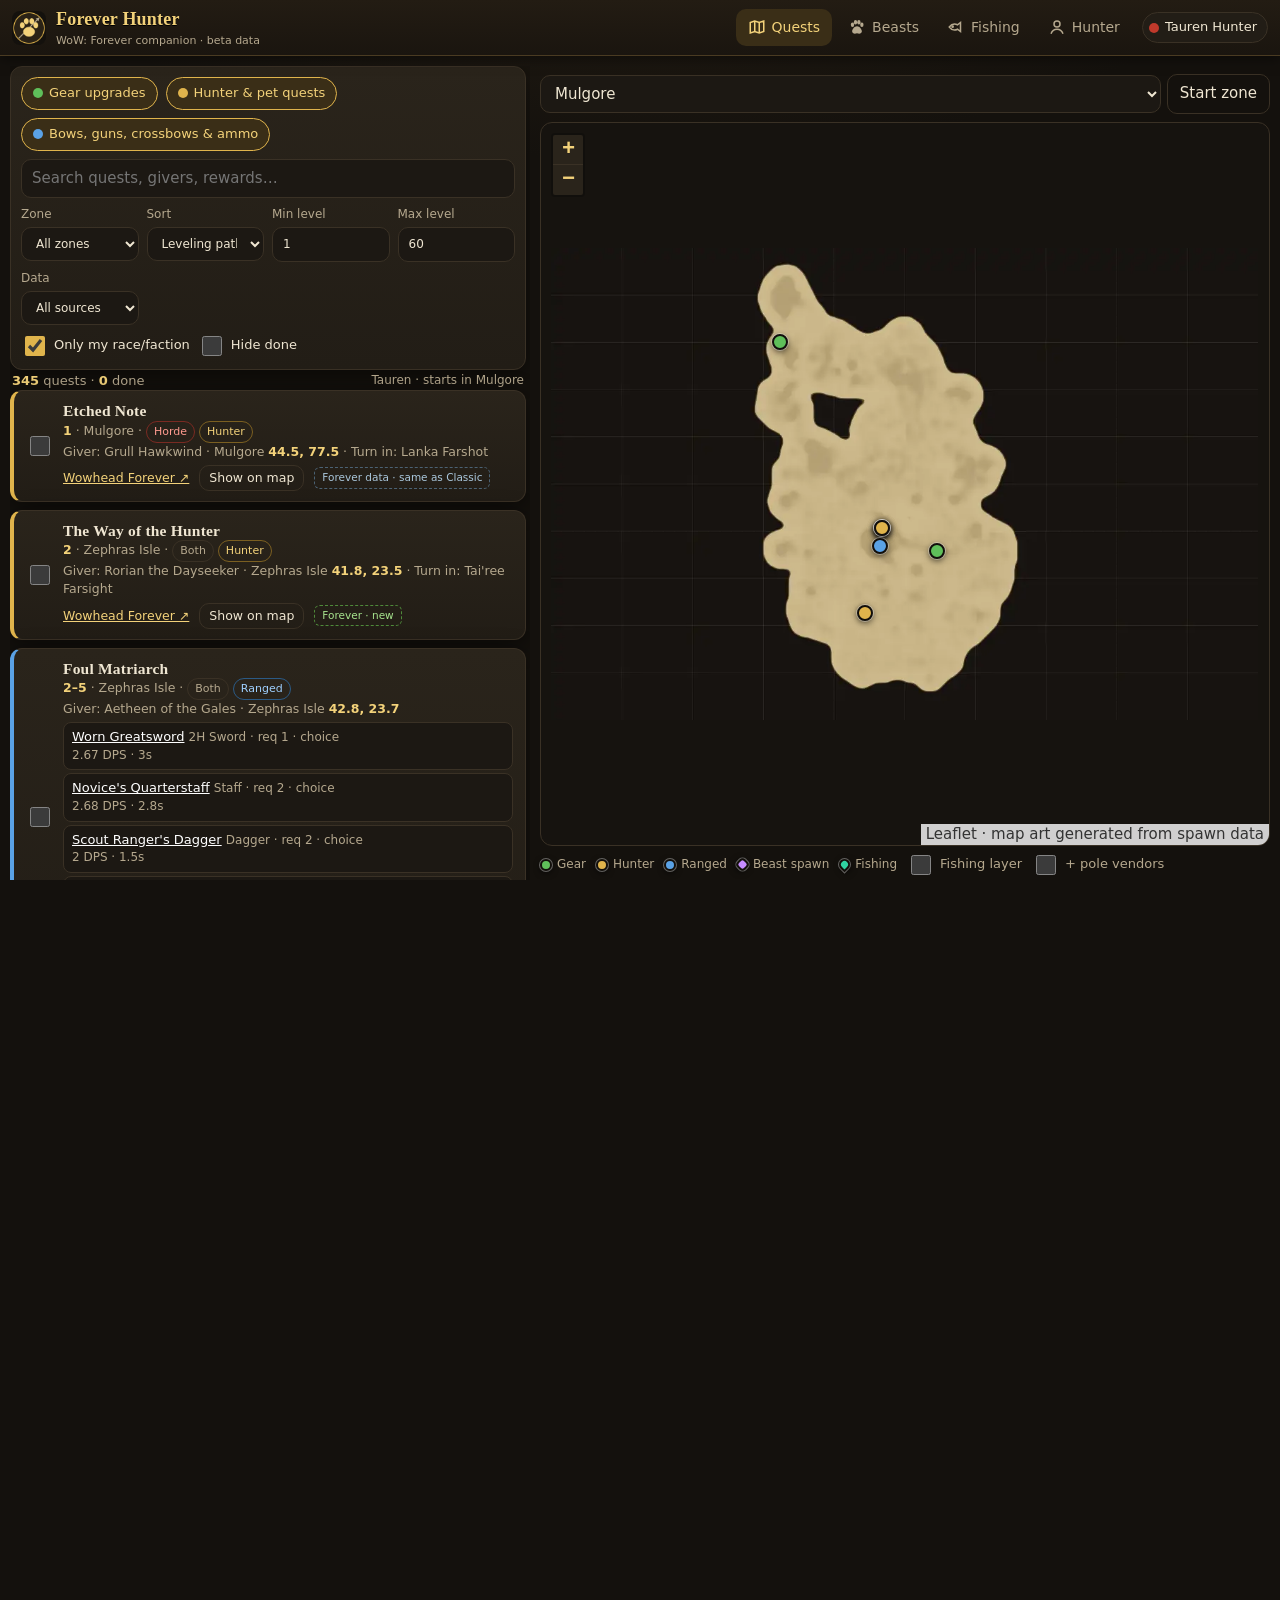
==== forever/index.html @ b001a468 "WoW companion apps" ====
<!doctype html>
<html lang="en">
<head>
<meta charset="utf-8">
<meta name="viewport" content="width=device-width,initial-scale=1,viewport-fit=cover">
<title>Forever Hunter — WoW: Forever quest map &amp; beast Pokédex</title>
<meta name="description" content="Fan-made WoW: Forever Hunter companion: quest map with gear, class/pet and ranged-weapon quests, and a tameable beast Pokédex.">
<meta name="theme-color" content="#1a150f">
<link rel="manifest" href="manifest.webmanifest">
<link rel="icon" href="icons/icon-192.png" type="image/png">
<link rel="apple-touch-icon" href="icons/apple-touch-icon.png">
<meta name="apple-mobile-web-app-capable" content="yes">
<meta name="apple-mobile-web-app-status-bar-style" content="black-translucent">
<link rel="stylesheet" href="vendor/leaflet/leaflet.css">
<link rel="stylesheet" href="css/app.css">
</head>
<body>
<header class="top">
  <img class="logo" src="icons/icon-192.png" alt="">
  <div><h1>Forever Hunter</h1><div class="sub">WoW: Forever companion · beta data</div></div>
  <div class="grow"></div>
  <nav class="tabs" role="tablist" aria-label="Sections">
    <button data-view="quests" role="tab" aria-selected="true"><svg viewBox="0 0 24 24" fill="none" stroke="currentColor" stroke-width="2"><path d="M9 4 3 6v14l6-2 6 2 6-2V4l-6 2-6-2z"/><path d="M9 4v14M15 6v14"/></svg>Quests</button>
    <button data-view="beasts" role="tab" aria-selected="false"><svg viewBox="0 0 24 24" fill="currentColor"><ellipse cx="6" cy="9" rx="2.2" ry="3"/><ellipse cx="10" cy="5.5" rx="2.2" ry="3"/><ellipse cx="14.5" cy="5.5" rx="2.2" ry="3"/><ellipse cx="18.5" cy="9" rx="2.2" ry="3"/><path d="M12 11c3.5 0 6.5 4.2 6.5 6.8 0 2.2-1.8 3.2-3.6 3.2-1.2 0-1.9-.6-2.9-.6s-1.7.6-2.9.6c-1.8 0-3.6-1-3.6-3.2C5.5 15.2 8.5 11 12 11z"/></svg>Beasts</button>
    <button data-view="fishing" role="tab" aria-selected="false"><svg viewBox="0 0 24 24" fill="none" stroke="currentColor" stroke-width="2"><path d="M3 12c3-4 7-5 11-3l4-3v12l-4-3c-4 2-8 1-11-3z"/><circle cx="7.5" cy="11.5" r=".8" fill="currentColor"/></svg>Fishing</button>
    <button data-view="settings" role="tab" aria-selected="false"><svg viewBox="0 0 24 24" fill="none" stroke="currentColor" stroke-width="2"><circle cx="12" cy="8" r="4"/><path d="M4 21c1.5-4 4.5-6 8-6s6.5 2 8 6"/></svg>Hunter</button>
  </nav>
  <button class="charpill" id="charpill" aria-label="Change race"></button>
</header>
<main>
  <div id="loading" class="empty">Loading Forever data…</div>
  <section class="view on" id="view-quests" aria-label="Quests"></section>
  <section class="view" id="view-beasts" aria-label="Beasts"></section>
  <section class="view" id="view-fishing" aria-label="Fishing"></section>
  <section class="view" id="view-settings" aria-label="Settings"></section>
</main>
<div id="map-holder" style="height:300px"></div>
<script src="vendor/leaflet/leaflet.js"></script>
<script type="module" src="js/app.js"></script>
</body>
</html>
---- forever/vendor/leaflet/leaflet.css ----
/* required styles */

.leaflet-pane,
.leaflet-tile,
.leaflet-marker-icon,
.leaflet-marker-shadow,
.leaflet-tile-container,
.leaflet-pane > svg,
.leaflet-pane > canvas,
.leaflet-zoom-box,
.leaflet-image-layer,
.leaflet-layer {
	position: absolute;
	left: 0;
	top: 0;
	}
.leaflet-container {
	overflow: hidden;
	}
.leaflet-tile,
.leaflet-marker-icon,
.leaflet-marker-shadow {
	-webkit-user-select: none;
	   -moz-user-select: none;
	        user-select: none;
	  -webkit-user-drag: none;
	}
/* Prevents IE11 from highlighting tiles in blue */
.leaflet-tile::selection {
	background: transparent;
}
/* Safari renders non-retina tile on retina better with this, but Chrome is worse */
.leaflet-safari .leaflet-tile {
	image-rendering: -webkit-optimize-contrast;
	}
/* hack that prevents hw layers "stretching" when loading new tiles */
.leaflet-safari .leaflet-tile-container {
	width: 1600px;
	height: 1600px;
	-webkit-transform-origin: 0 0;
	}
.leaflet-marker-icon,
.leaflet-marker-shadow {
	display: block;
	}
/* .leaflet-container svg: reset svg max-width decleration shipped in Joomla! (joomla.org) 3.x */
/* .leaflet-container img: map is broken in FF if you have max-width: 100% on tiles */
.leaflet-container .leaflet-overlay-pane svg {
	max-width: none !important;
	max-height: none !important;
	}
.leaflet-container .leaflet-marker-pane img,
.leaflet-container .leaflet-shadow-pane img,
.leaflet-container .leaflet-tile-pane img,
.leaflet-container img.leaflet-image-layer,
.leaflet-container .leaflet-tile {
	max-width: none !important;
	max-height: none !important;
	width: auto;
	padding: 0;
	}

.leaflet-container img.leaflet-tile {
	/* See: https://bugs.chromium.org/p/chromium/issues/detail?id=600120 */
	mix-blend-mode: plus-lighter;
}

.leaflet-container.leaflet-touch-zoom {
	-ms-touch-action: pan-x pan-y;
	touch-action: pan-x pan-y;
	}
.leaflet-container.leaflet-touch-drag {
	-ms-touch-action: pinch-zoom;
	/* Fallback for FF which doesn't support pinch-zoom */
	touch-action: none;
	touch-action: pinch-zoom;
}
.leaflet-container.leaflet-touch-drag.leaflet-touch-zoom {
	-ms-touch-action: none;
	touch-action: none;
}
.leaflet-container {
	-webkit-tap-highlight-color: transparent;
}
.leaflet-container a {
	-webkit-tap-highlight-color: rgba(51, 181, 229, 0.4);
}
.leaflet-tile {
	filter: inherit;
	visibility: hidden;
	}
.leaflet-tile-loaded {
	visibility: inherit;
	}
.leaflet-zoom-box {
	width: 0;
	height: 0;
	-moz-box-sizing: border-box;
	     box-sizing: border-box;
	z-index: 800;
	}
/* workaround for https://bugzilla.mozilla.org/show_bug.cgi?id=888319 */
.leaflet-overlay-pane svg {
	-moz-user-select: none;
	}

.leaflet-pane         { z-index: 400; }

.leaflet-tile-pane    { z-index: 200; }
.leaflet-overlay-pane { z-index: 400; }
.leaflet-shadow-pane  { z-index: 500; }
.leaflet-marker-pane  { z-index: 600; }
.leaflet-tooltip-pane   { z-index: 650; }
.leaflet-popup-pane   { z-index: 700; }

.leaflet-map-pane canvas { z-index: 100; }
.leaflet-map-pane svg    { z-index: 200; }

.leaflet-vml-shape {
	width: 1px;
	height: 1px;
	}
.lvml {
	behavior: url(#default#VML);
	display: inline-block;
	position: absolute;
	}


/* control positioning */

.leaflet-control {
	position: relative;
	z-index: 800;
	pointer-events: visiblePainted; /* IE 9-10 doesn't have auto */
	pointer-events: auto;
	}
.leaflet-top,
.leaflet-bottom {
	position: absolute;
	z-index: 1000;
	pointer-events: none;
	}
.leaflet-top {
	top: 0;
	}
.leaflet-right {
	right: 0;
	}
.leaflet-bottom {
	bottom: 0;
	}
.leaflet-left {
	left: 0;
	}
.leaflet-control {
	float: left;
	clear: both;
	}
.leaflet-right .leaflet-control {
	float: right;
	}
.leaflet-top .leaflet-control {
	margin-top: 10px;
	}
.leaflet-bottom .leaflet-control {
	margin-bottom: 10px;
	}
.leaflet-left .leaflet-control {
	margin-left: 10px;
	}
.leaflet-right .leaflet-control {
	margin-right: 10px;
	}


/* zoom and fade animations */

.leaflet-fade-anim .leaflet-popup {
	opacity: 0;
	-webkit-transition: opacity 0.2s linear;
	   -moz-transition: opacity 0.2s linear;
	        transition: opacity 0.2s linear;
	}
.leaflet-fade-anim .leaflet-map-pane .leaflet-popup {
	opacity: 1;
	}
.leaflet-zoom-animated {
	-webkit-transform-origin: 0 0;
	    -ms-transform-origin: 0 0;
	        transform-origin: 0 0;
	}
svg.leaflet-zoom-animated {
	will-change: transform;
}

.leaflet-zoom-anim .leaflet-zoom-animated {
	-webkit-transition: -webkit-transform 0.25s cubic-bezier(0,0,0.25,1);
	   -moz-transition:    -moz-transform 0.25s cubic-bezier(0,0,0.25,1);
	        transition:         transform 0.25s cubic-bezier(0,0,0.25,1);
	}
.leaflet-zoom-anim .leaflet-tile,
.leaflet-pan-anim .leaflet-tile {
	-webkit-transition: none;
	   -moz-transition: none;
	        transition: none;
	}

.leaflet-zoom-anim .leaflet-zoom-hide {
	visibility: hidden;
	}


/* cursors */

.leaflet-interactive {
	cursor: pointer;
	}
.leaflet-grab {
	cursor: -webkit-grab;
	cursor:    -moz-grab;
	cursor:         grab;
	}
.leaflet-crosshair,
.leaflet-crosshair .leaflet-interactive {
	cursor: crosshair;
	}
.leaflet-popup-pane,
.leaflet-control {
	cursor: auto;
	}
.leaflet-dragging .leaflet-grab,
.leaflet-dragging .leaflet-grab .leaflet-interactive,
.leaflet-dragging .leaflet-marker-draggable {
	cursor: move;
	cursor: -webkit-grabbing;
	cursor:    -moz-grabbing;
	cursor:         grabbing;
	}

/* marker & overlays interactivity */
.leaflet-marker-icon,
.leaflet-marker-shadow,
.leaflet-image-layer,
.leaflet-pane > svg path,
.leaflet-tile-container {
	pointer-events: none;
	}

.leaflet-marker-icon.leaflet-interactive,
.leaflet-image-layer.leaflet-interactive,
.leaflet-pane > svg path.leaflet-interactive,
svg.leaflet-image-layer.leaflet-interactive path {
	pointer-events: visiblePainted; /* IE 9-10 doesn't have auto */
	pointer-events: auto;
	}

/* visual tweaks */

.leaflet-container {
	background: #ddd;
	outline-offset: 1px;
	}
.leaflet-container a {
	color: #0078A8;
	}
.leaflet-zoom-box {
	border: 2px dotted #38f;
	background: rgba(255,255,255,0.5);
	}


/* general typography */
.leaflet-container {
	font-family: "Helvetica Neue", Arial, Helvetica, sans-serif;
	font-size: 12px;
	font-size: 0.75rem;
	line-height: 1.5;
	}


/* general toolbar styles */

.leaflet-bar {
	box-shadow: 0 1px 5px rgba(0,0,0,0.65);
	border-radius: 4px;
	}
.leaflet-bar a {
	background-color: #fff;
	border-bottom: 1px solid #ccc;
	width: 26px;
	height: 26px;
	line-height: 26px;
	display: block;
	text-align: center;
	text-decoration: none;
	color: black;
	}
.leaflet-bar a,
.leaflet-control-layers-toggle {
	background-position: 50% 50%;
	background-repeat: no-repeat;
	display: block;
	}
.leaflet-bar a:hover,
.leaflet-bar a:focus {
	background-color: #f4f4f4;
	}
.leaflet-bar a:first-child {
	border-top-left-radius: 4px;
	border-top-right-radius: 4px;
	}
.leaflet-bar a:last-child {
	border-bottom-left-radius: 4px;
	border-bottom-right-radius: 4px;
	border-bottom: none;
	}
.leaflet-bar a.leaflet-disabled {
	cursor: default;
	background-color: #f4f4f4;
	color: #bbb;
	}

.leaflet-touch .leaflet-bar a {
	width: 30px;
	height: 30px;
	line-height: 30px;
	}
.leaflet-touch .leaflet-bar a:first-child {
	border-top-left-radius: 2px;
	border-top-right-radius: 2px;
	}
.leaflet-touch .leaflet-bar a:last-child {
	border-bottom-left-radius: 2px;
	border-bottom-right-radius: 2px;
	}

/* zoom control */

.leaflet-control-zoom-in,
.leaflet-control-zoom-out {
	font: bold 18px 'Lucida Console', Monaco, monospace;
	text-indent: 1px;
	}

.leaflet-touch .leaflet-control-zoom-in, .leaflet-touch .leaflet-control-zoom-out  {
	font-size: 22px;
	}


/* layers control */

.leaflet-control-layers {
	box-shadow: 0 1px 5px rgba(0,0,0,0.4);
	background: #fff;
	border-radius: 5px;
	}
.leaflet-control-layers-toggle {
	background-image: url(images/layers.png);
	width: 36px;
	height: 36px;
	}
.leaflet-retina .leaflet-control-layers-toggle {
	background-image: url(images/layers-2x.png);
	background-size: 26px 26px;
	}
.leaflet-touch .leaflet-control-layers-toggle {
	width: 44px;
	height: 44px;
	}
.leaflet-control-layers .leaflet-control-layers-list,
.leaflet-control-layers-expanded .leaflet-control-layers-toggle {
	display: none;
	}
.leaflet-control-layers-expanded .leaflet-control-layers-list {
	display: block;
	position: relative;
	}
.leaflet-control-layers-expanded {
	padding: 6px 10px 6px 6px;
	color: #333;
	background: #fff;
	}
.leaflet-control-layers-scrollbar {
	overflow-y: scroll;
	overflow-x: hidden;
	padding-right: 5px;
	}
.leaflet-control-layers-selector {
	margin-top: 2px;
	position: relative;
	top: 1px;
	}
.leaflet-control-layers label {
	display: block;
	font-size: 13px;
	font-size: 1.08333em;
	}
.leaflet-control-layers-separator {
	height: 0;
	border-top: 1px solid #ddd;
	margin: 5px -10px 5px -6px;
	}

/* Default icon URLs */
.leaflet-default-icon-path { /* used only in path-guessing heuristic, see L.Icon.Default */
	background-image: url(images/marker-icon.png);
	}


/* attribution and scale controls */

.leaflet-container .leaflet-control-attribution {
	background: #fff;
	background: rgba(255, 255, 255, 0.8);
	margin: 0;
	}
.leaflet-control-attribution,
.leaflet-control-scale-line {
	padding: 0 5px;
	color: #333;
	line-height: 1.4;
	}
.leaflet-control-attribution a {
	text-decoration: none;
	}
.leaflet-control-attribution a:hover,
.leaflet-control-attribution a:focus {
	text-decoration: underline;
	}
.leaflet-attribution-flag {
	display: inline !important;
	vertical-align: baseline !important;
	width: 1em;
	height: 0.6669em;
	}
.leaflet-left .leaflet-control-scale {
	margin-left: 5px;
	}
.leaflet-bottom .leaflet-control-scale {
	margin-bottom: 5px;
	}
.leaflet-control-scale-line {
	border: 2px solid #777;
	border-top: none;
	line-height: 1.1;
	padding: 2px 5px 1px;
	white-space: nowrap;
	-moz-box-sizing: border-box;
	     box-sizing: border-box;
	background: rgba(255, 255, 255, 0.8);
	text-shadow: 1px 1px #fff;
	}
.leaflet-control-scale-line:not(:first-child) {
	border-top: 2px solid #777;
	border-bottom: none;
	margin-top: -2px;
	}
.leaflet-control-scale-line:not(:first-child):not(:last-child) {
	border-bottom: 2px solid #777;
	}

.leaflet-touch .leaflet-control-attribution,
.leaflet-touch .leaflet-control-layers,
.leaflet-touch .leaflet-bar {
	box-shadow: none;
	}
.leaflet-touch .leaflet-control-layers,
.leaflet-touch .leaflet-bar {
	border: 2px solid rgba(0,0,0,0.2);
	background-clip: padding-box;
	}


/* popup */

.leaflet-popup {
	position: absolute;
	text-align: center;
	margin-bottom: 20px;
	}
.leaflet-popup-content-wrapper {
	padding: 1px;
	text-align: left;
	border-radius: 12px;
	}
.leaflet-popup-content {
	margin: 13px 24px 13px 20px;
	line-height: 1.3;
	font-size: 13px;
	font-size: 1.08333em;
	min-height: 1px;
	}
.leaflet-popup-content p {
	margin: 17px 0;
	margin: 1.3em 0;
	}
.leaflet-popup-tip-container {
	width: 40px;
	height: 20px;
	position: absolute;
	left: 50%;
	margin-top: -1px;
	margin-left: -20px;
	overflow: hidden;
	pointer-events: none;
	}
.leaflet-popup-tip {
	width: 17px;
	height: 17px;
	padding: 1px;

	margin: -10px auto 0;
	pointer-events: auto;

	-webkit-transform: rotate(45deg);
	   -moz-transform: rotate(45deg);
	    -ms-transform: rotate(45deg);
	        transform: rotate(45deg);
	}
.leaflet-popup-content-wrapper,
.leaflet-popup-tip {
	background: white;
	color: #333;
	box-shadow: 0 3px 14px rgba(0,0,0,0.4);
	}
.leaflet-container a.leaflet-popup-close-button {
	position: absolute;
	top: 0;
	right: 0;
	border: none;
	text-align: center;
	width: 24px;
	height: 24px;
	font: 16px/24px Tahoma, Verdana, sans-serif;
	color: #757575;
	text-decoration: none;
	background: transparent;
	}
.leaflet-container a.leaflet-popup-close-button:hover,
.leaflet-container a.leaflet-popup-close-button:focus {
	color: #585858;
	}
.leaflet-popup-scrolled {
	overflow: auto;
	}

.leaflet-oldie .leaflet-popup-content-wrapper {
	-ms-zoom: 1;
	}
.leaflet-oldie .leaflet-popup-tip {
	width: 24px;
	margin: 0 auto;

	-ms-filter: "progid:DXImageTransform.Microsoft.Matrix(M11=0.70710678, M12=0.70710678, M21=-0.70710678, M22=0.70710678)";
	filter: progid:DXImageTransform.Microsoft.Matrix(M11=0.70710678, M12=0.70710678, M21=-0.70710678, M22=0.70710678);
	}

.leaflet-oldie .leaflet-control-zoom,
.leaflet-oldie .leaflet-control-layers,
.leaflet-oldie .leaflet-popup-content-wrapper,
.leaflet-oldie .leaflet-popup-tip {
	border: 1px solid #999;
	}


/* div icon */

.leaflet-div-icon {
	background: #fff;
	border: 1px solid #666;
	}


/* Tooltip */
/* Base styles for the element that has a tooltip */
.leaflet-tooltip {
	position: absolute;
	padding: 6px;
	background-color: #fff;
	border: 1px solid #fff;
	border-radius: 3px;
	color: #222;
	white-space: nowrap;
	-webkit-user-select: none;
	-moz-user-select: none;
	-ms-user-select: none;
	user-select: none;
	pointer-events: none;
	box-shadow: 0 1px 3px rgba(0,0,0,0.4);
	}
.leaflet-tooltip.leaflet-interactive {
	cursor: pointer;
	pointer-events: auto;
	}
.leaflet-tooltip-top:before,
.leaflet-tooltip-bottom:before,
.leaflet-tooltip-left:before,
.leaflet-tooltip-right:before {
	position: absolute;
	pointer-events: none;
	border: 6px solid transparent;
	background: transparent;
	content: "";
	}

/* Directions */

.leaflet-tooltip-bottom {
	margin-top: 6px;
}
.leaflet-tooltip-top {
	margin-top: -6px;
}
.leaflet-tooltip-bottom:before,
.leaflet-tooltip-top:before {
	left: 50%;
	margin-left: -6px;
	}
.leaflet-tooltip-top:before {
	bottom: 0;
	margin-bottom: -12px;
	border-top-color: #fff;
	}
.leaflet-tooltip-bottom:before {
	top: 0;
	margin-top: -12px;
	margin-left: -6px;
	border-bottom-color: #fff;
	}
.leaflet-tooltip-left {
	margin-left: -6px;
}
.leaflet-tooltip-right {
	margin-left: 6px;
}
.leaflet-tooltip-left:before,
.leaflet-tooltip-right:before {
	top: 50%;
	margin-top: -6px;
	}
.leaflet-tooltip-left:before {
	right: 0;
	margin-right: -12px;
	border-left-color: #fff;
	}
.leaflet-tooltip-right:before {
	left: 0;
	margin-left: -12px;
	border-right-color: #fff;
	}

/* Printing */

@media print {
	/* Prevent printers from removing background-images of controls. */
	.leaflet-control {
		-webkit-print-color-adjust: exact;
		print-color-adjust: exact;
		}
	}
---- forever/css/app.css ----
:root{
  --bg:#14110d; --bg2:#1c1813; --panel:#221d16; --panel2:#2a241b; --line:#3a3125;
  --text:#efe6d2; --muted:#b5a88e; --dim:#8a7f6a; --gold:#e0b44c; --gold2:#f3d27a;
  --horde:#c0392b; --alliance:#3b6fc4; --ok:#5fbf5a; --blue:#5aa2e6; --rare:#c58bff;
  --radius:12px; --shadow:0 6px 24px rgba(0,0,0,.45);
  --tabh:62px; --toph:56px;
  color-scheme: dark;
}
*{box-sizing:border-box}
html,body{margin:0;height:100%;background:var(--bg);color:var(--text);
  font:15px/1.45 system-ui,-apple-system,"Segoe UI",Roboto,sans-serif;-webkit-text-size-adjust:100%}
body{background:radial-gradient(1200px 600px at 50% -200px,#2b2216 0%,var(--bg) 60%) fixed}
h1,h2,h3,.serif{font-family:Georgia,"Times New Roman",serif;letter-spacing:.2px}
a{color:var(--gold2)} a:hover{color:#fff}
button,select,input{font:inherit;color:inherit}
.sr{position:absolute;width:1px;height:1px;overflow:hidden;clip:rect(0 0 0 0)}

/* top bar */
.top{position:sticky;top:0;z-index:1000;height:var(--toph);display:flex;align-items:center;gap:10px;
  padding:0 12px;padding-top:env(safe-area-inset-top);background:linear-gradient(#231c13,#1a150f);
  border-bottom:1px solid #4a3b22;box-shadow:0 2px 12px rgba(0,0,0,.5)}
.top .logo{width:34px;height:34px;border-radius:8px}
.top h1{font-size:18px;margin:0;color:var(--gold2);text-shadow:0 1px 0 #000}
.top .sub{font-size:11px;color:var(--muted);display:none}
.top .grow{flex:1}
.charpill{display:flex;align-items:center;gap:6px;border:1px solid var(--line);background:var(--panel);
  border-radius:999px;padding:5px 10px 5px 6px;cursor:pointer;font-size:13px;white-space:nowrap}
.charpill .dot{width:10px;height:10px;border-radius:50%}
.dot.H{background:var(--horde)} .dot.A{background:var(--alliance)}

/* tabs (bottom on mobile, top on desktop) */
.tabs{position:fixed;bottom:0;left:0;right:0;z-index:1000;display:flex;height:calc(var(--tabh) + env(safe-area-inset-bottom));
  padding-bottom:env(safe-area-inset-bottom);background:#19140e;border-top:1px solid #4a3b22}
.tabs button{flex:1;background:none;border:0;color:var(--muted);display:flex;flex-direction:column;align-items:center;
  justify-content:center;gap:2px;font-size:12px;cursor:pointer}
.tabs button svg{width:24px;height:24px}
.tabs button[aria-selected=true]{color:var(--gold2)}
main{padding-bottom:calc(var(--tabh) + env(safe-area-inset-bottom) + 8px)}
.view{display:none}.view.on{display:block}

/* generic */
.wrap{max-width:1400px;margin:0 auto;padding:10px}
.card{background:linear-gradient(180deg,var(--panel2),var(--panel));border:1px solid var(--line);border-radius:var(--radius);
  box-shadow:var(--shadow)}
.row{display:flex;gap:8px;align-items:center;flex-wrap:wrap}
.chip{display:inline-flex;align-items:center;gap:6px;border:1px solid var(--line);background:var(--bg2);border-radius:999px;
  padding:6px 11px;font-size:13px;cursor:pointer;user-select:none;white-space:nowrap}
.chip[aria-pressed=true]{border-color:var(--gold);background:#3a2e17;color:var(--gold2)}
.chip .sw{width:10px;height:10px;border-radius:50%}
.field{display:flex;flex-direction:column;gap:3px;font-size:12px;color:var(--muted)}
.field input,.field select,.search{background:var(--bg2);border:1px solid var(--line);border-radius:10px;padding:8px 10px;
  color:var(--text);min-width:0}
.search{width:100%}
.btn{background:#3a2e17;border:1px solid #6b5426;color:var(--gold2);border-radius:10px;padding:8px 12px;cursor:pointer}
.btn.ghost{background:transparent;border-color:var(--line);color:var(--text)}
.btn:active{transform:translateY(1px)}
.small{font-size:12px;color:var(--muted)}
.badge{display:inline-block;font-size:11px;padding:2px 7px;border-radius:999px;border:1px solid var(--line);white-space:nowrap}
.badge.H{border-color:#7a2a22;color:#ff9b8f} .badge.A{border-color:#2b4f8c;color:#9cc0ff} .badge.B{color:var(--muted)}
.badge.rare{border-color:#6c4a96;color:var(--rare)} .badge.elite{border-color:#8a6b2a;color:var(--gold2)}
.badge.cat-gear{border-color:#2f6b2c;color:#9be696} .badge.cat-class{border-color:#7b5f21;color:var(--gold2)}
.badge.cat-ranged{border-color:#2b5a85;color:#9fd0ff} .badge.best{background:#3a2e17;border-color:var(--gold);color:var(--gold2)}
.st{font-size:10.5px;padding:2px 7px;border-radius:6px;border:1px dashed var(--line);white-space:nowrap}
.st-new{border-color:#4f8a3a;color:#a8e58f}.st-changed{border-color:#a07a2a;color:#ffd47a}
.st-listed{border-color:#4b6274;color:#aac7dc}.st-classic{border-color:#6d5a4a;color:#c9b39b}
.q-poor{color:#9d9d9d}.q-common{color:#fff}.q-uncommon{color:#1eff00}.q-rare{color:#0070dd}.q-epic{color:#a335ee}
.empty{padding:30px;text-align:center;color:var(--muted)}
.check{display:flex;align-items:center;gap:6px;cursor:pointer;font-size:13px}
.check input{width:20px;height:20px;accent-color:var(--gold)}

/* quests layout */
.qlayout{display:grid;grid-template-columns:1fr;gap:10px}
.filters{padding:10px;display:flex;flex-direction:column;gap:8px}
.fgrid{display:grid;grid-template-columns:repeat(2,minmax(0,1fr));gap:8px}
.mapbar select{background:var(--bg2);border:1px solid var(--line);border-radius:10px;padding:8px 10px;color:var(--text)}
#map{position:relative;overflow:hidden;height:56vh;min-height:320px;border-radius:var(--radius);border:1px solid var(--line);background:#16130f}
.mapbar{display:flex;gap:6px;align-items:center;padding:8px 0;flex-wrap:wrap}
.mapbar select{flex:1;min-width:150px}
.qlist{display:flex;flex-direction:column;gap:8px}
.q{padding:10px 12px;display:grid;grid-template-columns:auto 1fr;gap:4px 10px;border-left:4px solid var(--line)}
.q.done{opacity:.55}
.q.sel{outline:2px solid var(--gold)}
.q h3{margin:0;font-size:15.5px;line-height:1.25}
.q .meta{font-size:12.5px;color:var(--muted)}
.q .rew{margin-top:4px;display:flex;flex-direction:column;gap:3px}
.reward{font-size:13px;background:var(--bg2);border:1px solid var(--line);border-radius:8px;padding:5px 8px}
.reward .stats{color:var(--muted);font-size:12px}
.reward .stats b{color:#9be696;font-weight:600}
.q .links{display:flex;gap:10px;font-size:12.5px;margin-top:4px;flex-wrap:wrap;align-items:center}
.lvl{font-variant-numeric:tabular-nums;font-weight:700;color:var(--gold2)}
.counter{font-size:13px;color:var(--muted)}
.counter b{color:var(--gold2)}
.listhead{display:flex;justify-content:space-between;align-items:center;gap:8px;flex-wrap:wrap;padding:2px 2px 0}
.more{display:block;width:100%;margin:6px 0}

/* map markers */
.mk{width:16px;height:16px;border-radius:50%;border:2px solid #120f0b;box-shadow:0 0 0 1px rgba(255,255,255,.35),0 2px 6px rgba(0,0,0,.6)}
.mk.done{filter:grayscale(1);opacity:.5}
.mk.beast{border-radius:4px;transform:rotate(45deg)}
.leaflet-container{background:#16130f;font:inherit}
.leaflet-popup-content-wrapper,.leaflet-popup-tip{background:var(--panel2);color:var(--text);border:1px solid var(--line)}
.leaflet-popup-content{margin:10px 12px;font-size:13px}
.leaflet-control-zoom a{background:var(--panel2)!important;color:var(--gold2)!important;border-color:var(--line)!important}
.zlabel{color:#3b2d16;font:600 12px Georgia,serif;text-shadow:0 0 3px #e8d6a6;white-space:nowrap;pointer-events:none;
  background:none;border:0;box-shadow:none}
.leaflet-tooltip.zlabel:before{display:none}
.maplegend{font-size:12px;color:var(--muted);display:flex;gap:10px;flex-wrap:wrap}
.maplegend span{display:inline-flex;gap:5px;align-items:center}

/* pokedex */
.dexhead{padding:12px;display:flex;flex-direction:column;gap:10px}
.progress{height:10px;background:var(--bg2);border-radius:999px;border:1px solid var(--line);overflow:hidden}
.progress i{display:block;height:100%;background:linear-gradient(90deg,#8a6a24,var(--gold2))}
.dex{display:grid;grid-template-columns:1fr;gap:10px;margin-top:10px}
.bcard{padding:12px;display:flex;flex-direction:column;gap:6px;border-top:3px solid var(--line)}
.bcard.caught{border-top-color:var(--ok)}
.bcard.israre{border-top-color:var(--rare)}
.bcard.israre.caught{border-top-color:var(--ok)}
.bcard h3{margin:0;font-size:16px}
.bcard .fam{display:flex;gap:8px;align-items:center}
.famicon{width:34px;height:34px;flex:none;border-radius:8px;background:#2f2618;border:1px solid #5b4720;display:grid;place-items:center}
.famicon svg{width:24px;height:24px;fill:var(--gold2)}
.kv{display:grid;grid-template-columns:88px 1fr;gap:3px 8px;font-size:13px}
.kv dt{color:var(--dim)} .kv dd{margin:0}
.abil{display:flex;gap:4px;flex-wrap:wrap}
.abil span{font-size:11.5px;background:var(--bg2);border:1px solid var(--line);border-radius:6px;padding:1px 6px}
.abil span.uniq{border-color:#7b5f21;color:var(--gold2)}
.look{font-size:12.5px;color:var(--muted);font-style:italic}

/* settings */
.settings{padding:14px;display:flex;flex-direction:column;gap:14px;max-width:760px;margin:0 auto}
.racegrid{display:grid;grid-template-columns:repeat(2,minmax(0,1fr));gap:8px}
.race{padding:10px;border-radius:10px;border:1px solid var(--line);background:var(--bg2);cursor:pointer;text-align:left}
.race[aria-pressed=true]{border-color:var(--gold);background:#3a2e17}
.race small{display:block;color:var(--muted)}
.sources li{margin-bottom:6px}
.toast{position:fixed;left:50%;bottom:calc(var(--tabh) + 18px);transform:translateX(-50%);background:#3a2e17;border:1px solid var(--gold);
  color:var(--gold2);padding:9px 14px;border-radius:10px;z-index:2000;box-shadow:var(--shadow);font-size:14px}
dialog{background:var(--panel);color:var(--text);border:1px solid var(--line);border-radius:14px;max-width:min(560px,94vw)}
dialog::backdrop{background:rgba(0,0,0,.6)}

@media (min-width:700px){
  .dex{grid-template-columns:repeat(2,minmax(0,1fr))}
  .fgrid{grid-template-columns:repeat(4,minmax(0,1fr))}
  .dexhead .fgrid{grid-template-columns:repeat(6,minmax(0,1fr))}
  .racegrid{grid-template-columns:repeat(3,minmax(0,1fr))}
  .top .sub{display:block}
}
@media (min-width:1000px){
  :root{--tabh:0px}
  .tabs{position:static;height:auto;border:0;background:none;padding:0;gap:4px}
  .tabs button{flex-direction:row;gap:6px;font-size:14px;padding:8px 12px;border-radius:10px}
  .tabs button[aria-selected=true]{background:#3a2e17}
  .tabs button svg{width:18px;height:18px}
  .topnav{display:flex}
  main{padding-bottom:16px}
  .qlayout{grid-template-columns:minmax(380px,520px) 1fr;align-items:start}
  .qlayout .mapcol{position:sticky;top:calc(var(--toph) + 10px);order:2}
  .qlayout .listcol{order:1;max-height:calc(100vh - var(--toph) - 30px);overflow:auto;padding-right:4px}
  #map{height:calc(100vh - var(--toph) - 120px)}
  .dex{grid-template-columns:repeat(3,minmax(0,1fr))}
  .toast{bottom:24px}
}
@media (min-width:1500px){.dex{grid-template-columns:repeat(4,minmax(0,1fr))}}

/* fishing */
.seg{display:flex;gap:4px;flex-wrap:wrap}
.seg button{flex:1;min-width:max-content;background:var(--bg2);border:1px solid var(--line);color:var(--muted);border-radius:10px;padding:7px 10px;cursor:pointer;font-size:13px}
.seg button[aria-pressed=true]{border-color:var(--gold);background:#3a2e17;color:var(--gold2)}
.sk{font-size:11px;margin-left:6px;padding:1px 6px;border-radius:6px;border:1px solid var(--line)}
.sk.ok{border-color:#4f8a3a;color:#a8e58f}.sk.mid{border-color:#a07a2a;color:#ffd47a}.sk.low{border-color:#8a3a2a;color:#ff9b8f}
.mk.fish{border-radius:50% 50% 50% 0;transform:rotate(-45deg)}
.mk.fishnpc{width:12px;height:12px;border-radius:3px}
.plist{list-style:none;padding:0;margin:0;display:flex;flex-direction:column;gap:8px;font-size:13px}
.fspot .kv{grid-template-columns:76px 1fr}
.abil span b{color:var(--gold2)}
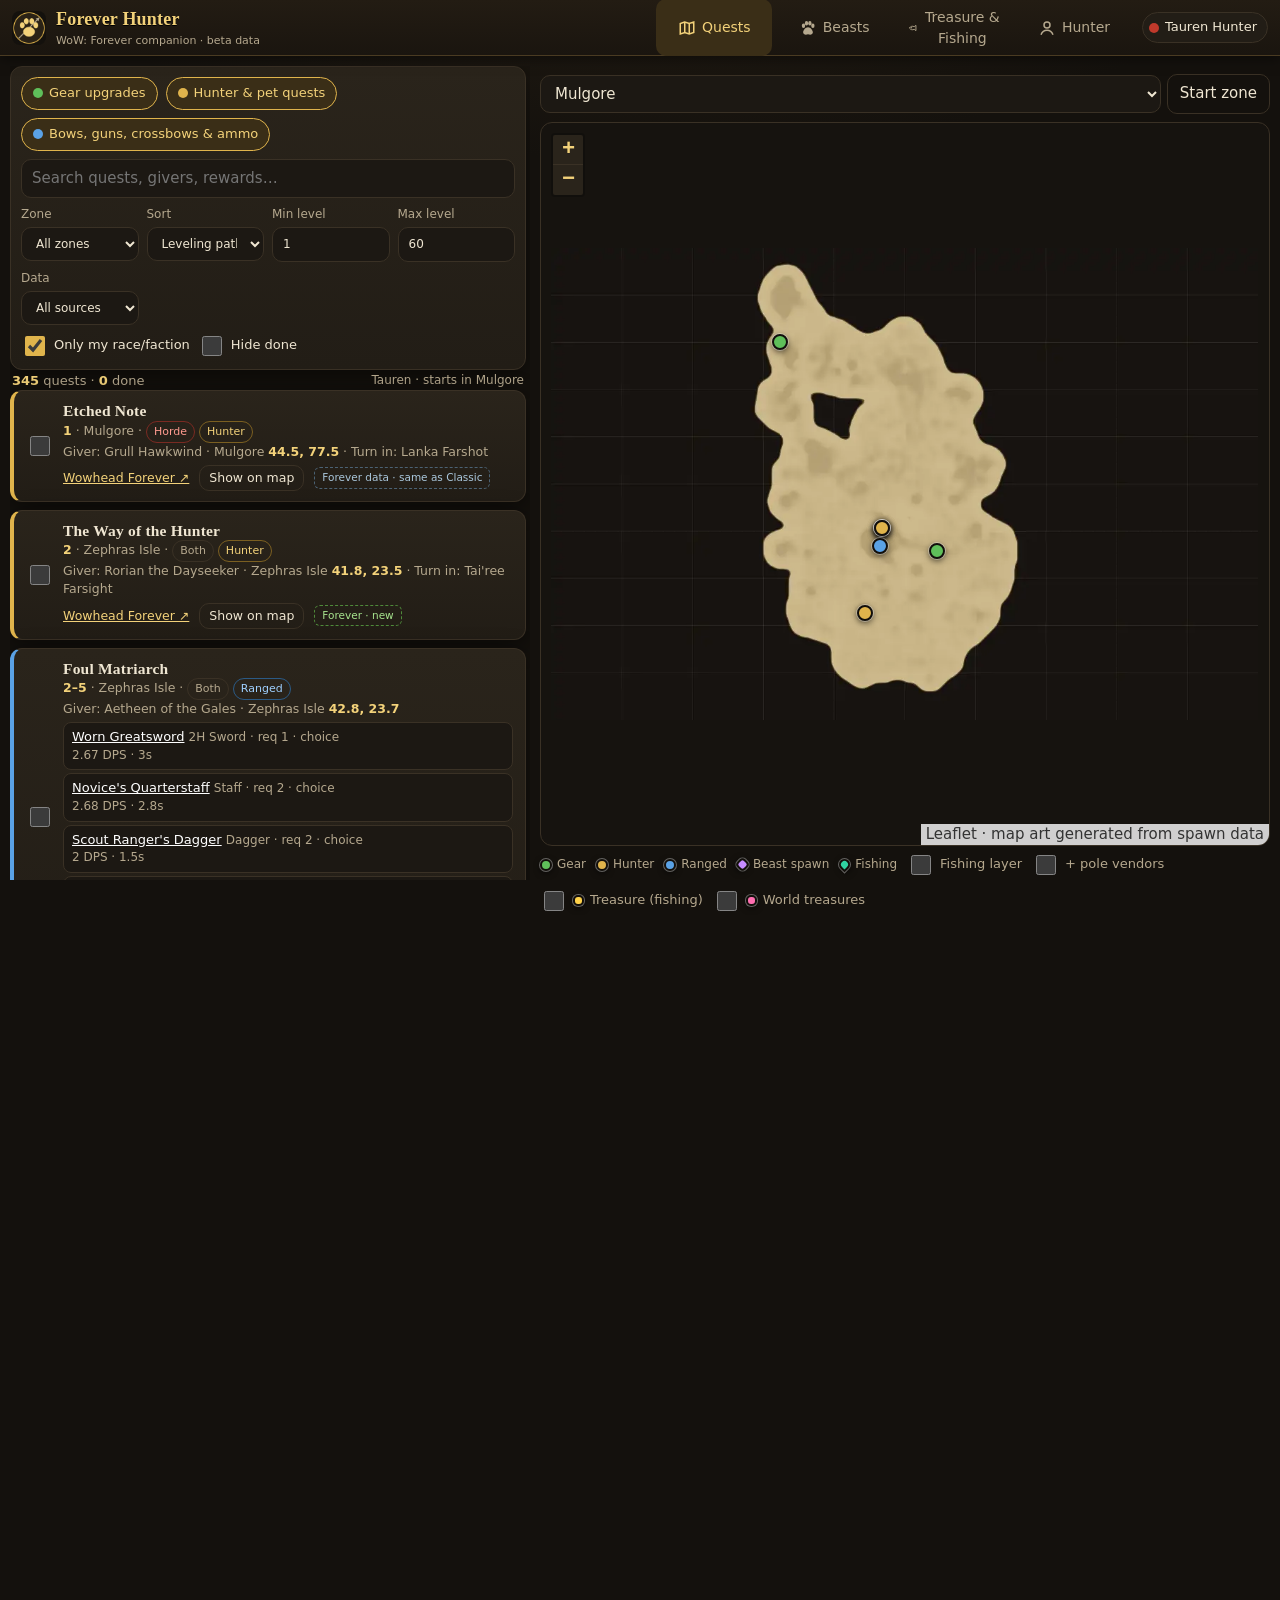
==== commit 2acd274f: "Treasure & Fishing tab: fishing collectibles, world treasures layer, fish sub-view; bump SW caches" ====
--- a/forever/index.html
+++ b/forever/index.html
@@ -22,7 +22,7 @@
   <nav class="tabs" role="tablist" aria-label="Sections">
     <button data-view="quests" role="tab" aria-selected="true"><svg viewBox="0 0 24 24" fill="none" stroke="currentColor" stroke-width="2"><path d="M9 4 3 6v14l6-2 6 2 6-2V4l-6 2-6-2z"/><path d="M9 4v14M15 6v14"/></svg>Quests</button>
     <button data-view="beasts" role="tab" aria-selected="false"><svg viewBox="0 0 24 24" fill="currentColor"><ellipse cx="6" cy="9" rx="2.2" ry="3"/><ellipse cx="10" cy="5.5" rx="2.2" ry="3"/><ellipse cx="14.5" cy="5.5" rx="2.2" ry="3"/><ellipse cx="18.5" cy="9" rx="2.2" ry="3"/><path d="M12 11c3.5 0 6.5 4.2 6.5 6.8 0 2.2-1.8 3.2-3.6 3.2-1.2 0-1.9-.6-2.9-.6s-1.7.6-2.9.6c-1.8 0-3.6-1-3.6-3.2C5.5 15.2 8.5 11 12 11z"/></svg>Beasts</button>
-    <button data-view="fishing" role="tab" aria-selected="false"><svg viewBox="0 0 24 24" fill="none" stroke="currentColor" stroke-width="2"><path d="M3 12c3-4 7-5 11-3l4-3v12l-4-3c-4 2-8 1-11-3z"/><circle cx="7.5" cy="11.5" r=".8" fill="currentColor"/></svg>Fishing</button>
+    <button data-view="fishing" role="tab" aria-selected="false"><svg viewBox="0 0 24 24" fill="none" stroke="currentColor" stroke-width="2"><path d="M3 12c3-4 7-5 11-3l4-3v12l-4-3c-4 2-8 1-11-3z"/><circle cx="7.5" cy="11.5" r=".8" fill="currentColor"/></svg>Treasure &amp; Fishing</button>
     <button data-view="settings" role="tab" aria-selected="false"><svg viewBox="0 0 24 24" fill="none" stroke="currentColor" stroke-width="2"><circle cx="12" cy="8" r="4"/><path d="M4 21c1.5-4 4.5-6 8-6s6.5 2 8 6"/></svg>Hunter</button>
   </nav>
   <button class="charpill" id="charpill" aria-label="Change race"></button>
@@ -31,7 +31,7 @@
   <div id="loading" class="empty">Loading Forever data…</div>
   <section class="view on" id="view-quests" aria-label="Quests"></section>
   <section class="view" id="view-beasts" aria-label="Beasts"></section>
-  <section class="view" id="view-fishing" aria-label="Fishing"></section>
+  <section class="view" id="view-fishing" aria-label="Treasure &amp; Fishing"></section>
   <section class="view" id="view-settings" aria-label="Settings"></section>
 </main>
 <div id="map-holder" style="height:300px"></div>
--- a/forever/css/app.css
+++ b/forever/css/app.css
@@ -174,3 +174,21 @@
 .plist{list-style:none;padding:0;margin:0;display:flex;flex-direction:column;gap:8px;font-size:13px}
 .fspot .kv{grid-template-columns:76px 1fr}
 .abil span b{color:var(--gold2)}
+/* Treasure & Fishing */
+.trhead{display:grid;gap:10px;margin-bottom:12px}
+.trhead h2{margin:0}
+.trhead #trFilters{display:grid;gap:8px}
+.trhead #trTypes{gap:6px;flex-wrap:wrap}
+.trlist{display:grid;gap:10px;grid-template-columns:repeat(auto-fill,minmax(min(100%,460px),1fr))}
+.trcard{display:flex;gap:12px;padding:12px;align-items:flex-start}
+.trcard .fg{font-size:26px;line-height:1;flex:none;width:34px;text-align:center}
+.trcard .body{flex:1;min-width:0;display:grid;gap:6px}
+.trcard h3{margin:0;font-size:15.5px;overflow-wrap:anywhere}
+.trcard.isdone{opacity:.62}
+.trcard .srcs{margin:0;padding-left:0;list-style:none;display:grid;gap:5px;font-size:13px}
+.trcard .srcs li{overflow-wrap:anywhere}
+.trcard .tip{margin:0;color:var(--muted)}
+.trcard pre.tt{white-space:pre-wrap;font:12px/1.4 inherit;margin:6px 0 0;color:var(--muted)}
+.btn.sm{padding:2px 8px;font-size:12px;min-height:0}
+.trmore{grid-column:1/-1;justify-self:center}
+.mk.tr{border-radius:5px;display:flex;align-items:center;justify-content:center;font-size:10px;line-height:1;width:18px;height:18px}
